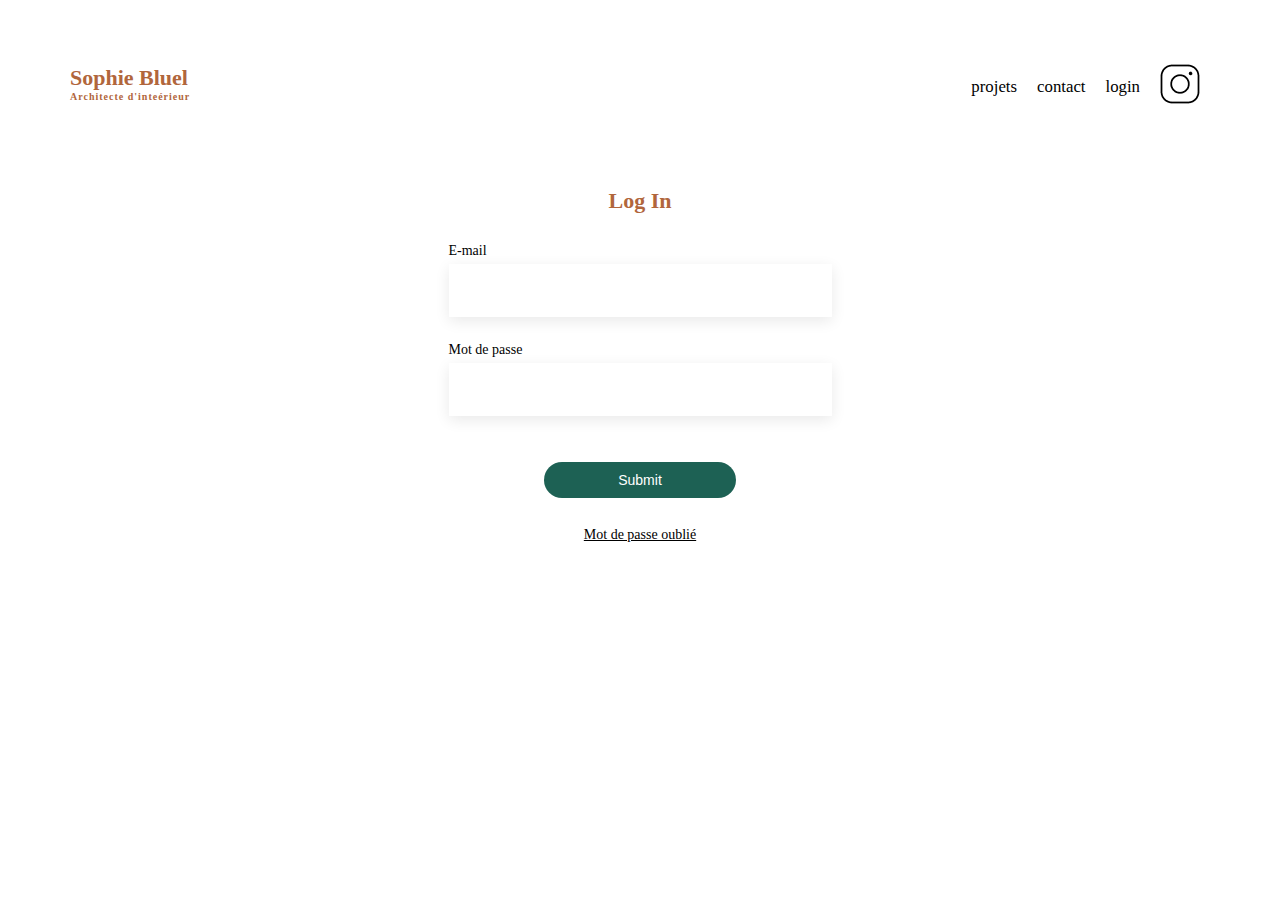
==== FrontEnd/pages/login.html @ ba7000d8 "first commit" ====
<!DOCTYPE html>
<html lang="en">
<head>
    <meta charset="UTF-8">
    <meta name="viewport" content="width=device-width, initial-scale=1.0">
    <link rel="stylesheet" href="../assets/login.css">
    <title>login</title>
</head>
<body>
    <header>
        <h1>Sophie Bluel <span>Architecte d'inteérieur</span></h1>
        <nav>
            <ul>
                <li><a href="../index.html">projets</a></li>
                <li><a href="#">contact</a></li>
                <li><a href="#">login</a></li>
                <li><img src="../assets/icons/instagram.png" alt="Instagram"></li>
            </ul>
        </nav>
    </header>
    <main>
        <div class="login-container">
            <h1>Log In</h1>
            <form method="get" class="form-login">
                <div class="input-block">
                    <label for="login-email">E-mail</label>
                    <input class="test" id="login-email" type="email" required>
                </div>
                <div class="input-block">
                    <label for="login-password">Mot de passe</label>
                    <input id="login-password" type="password" required>
                </div>
                <input type="submit" class="submitbtn">
            </form>
            <p class="message"><a href="#">Mot de passe oublié</a></p>
        </div>
    </main>

    <script src="./login.js"></script>
</body>
</html>
---- FrontEnd/assets/login.css ----
body {
	max-width: 1140px;
	margin:auto;
	font-family: 'Work Sans' ;
	font-size: 14px;
}
header {
	display: flex;
	justify-content: space-between;
	margin: 50px 0
}
section {
	margin: 50px 0
}
a {
	text-decoration: none;
	color: #000;
}
h1{
	display: flex;
	flex-direction: column;
	font-family: 'Syne';
	font-size: 22px;
	font-weight: 800;
	color: #B1663C
}

h1 > span {
	font-family: 'Work Sans';
	font-size:10px;
	letter-spacing: 0.1em;
}

h2{
	font-family: 'Syne';
	font-weight: 700;
	font-size: 30px;
	color: #1D6154
}
nav ul {
	display: flex;
	align-items: center;
	list-style-type: none;

}
nav li {
	padding: 0 10px;
	font-size: 1.2em;
}

li:hover {
	color: #B1663C;
}

/* Login form */

.login-container{
    display: flex;
    justify-content: center;
    align-items: center;
    flex-direction: column;
    gap: 15px;
}

form {
    display: flex;
    flex-direction: column;
    gap: 25px;
}

.input-block {
    display: flex;
    flex-direction: column;
    gap: 5px;
}

.input-block label {
    font-size: 14px;
}

.input-block input {
    min-width: 379px;
    height: 51px;
    background: #FFF;
    box-shadow: 0px 4px 14px 0px rgba(0, 0, 0, 0.09);
    border: none;
}

input[type="submit"] {
    margin-top: 21px;
    font-size: 14px;
    width: 50%;
    align-self: center;
    height: 36px;
    border-radius: 60px;
    border: none;
    background-color: #1D6154;
    color: #FFF;
	cursor: pointer;
}

.message {
    text-decoration: underline;
}
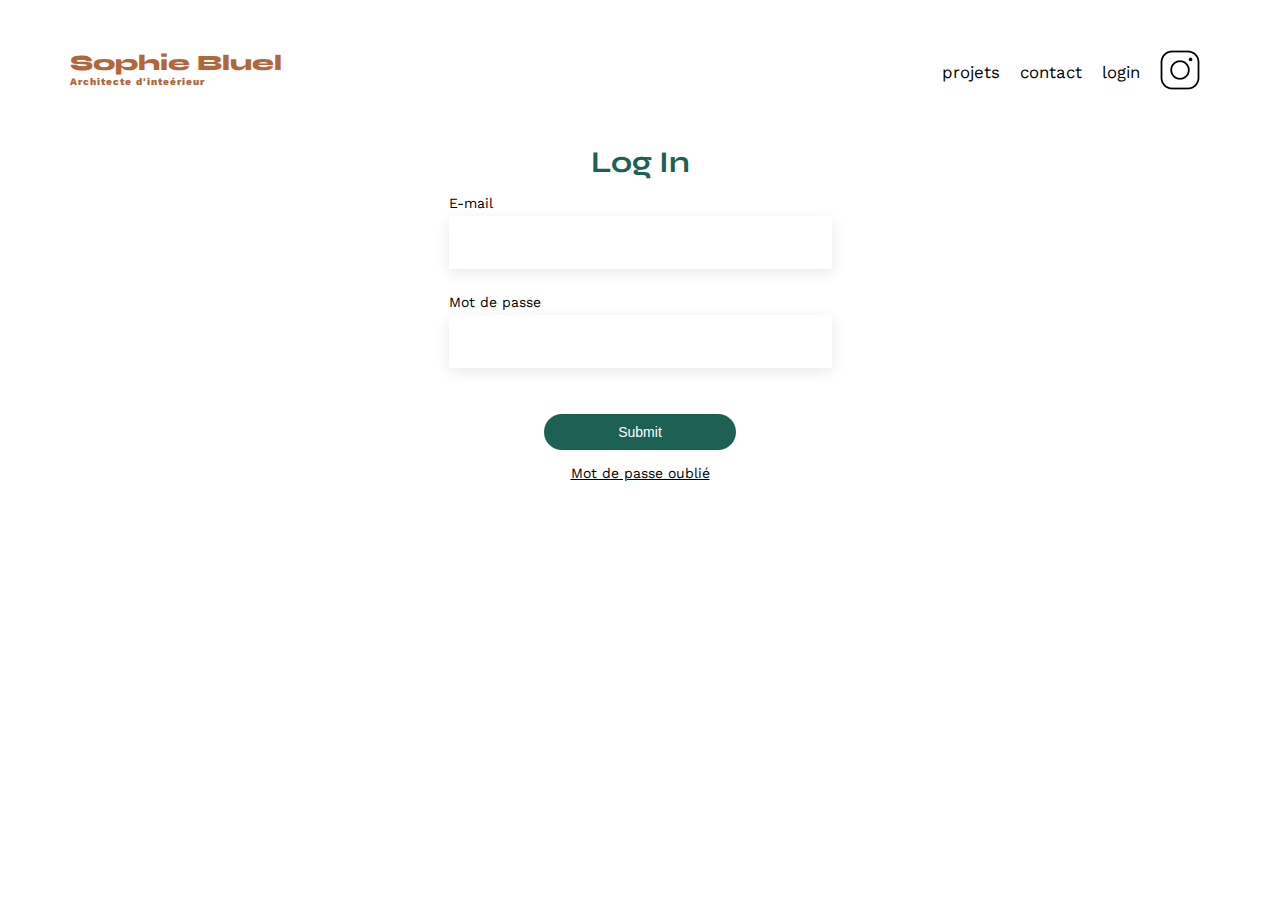
==== commit 5cf0d1f0: "version 0.9" ====
--- a/FrontEnd/pages/login.html
+++ b/FrontEnd/pages/login.html
@@ -4,6 +4,11 @@
     <meta charset="UTF-8">
     <meta name="viewport" content="width=device-width, initial-scale=1.0">
     <link rel="stylesheet" href="../assets/login.css">
+	<link rel="stylesheet" href="https://cdnjs.cloudflare.com/ajax/libs/font-awesome/6.4.2/css/all.min.css" integrity="sha512-z3gLpd7yknf1YoNbCzqRKc4qyor8gaKU1qmn+CShxbuBusANI9QpRohGBreCFkKxLhei6S9CQXFEbbKuqLg0DA==" crossorigin="anonymous" referrerpolicy="no-referrer" />
+	<link rel="preconnect" href="https://fonts.googleapis.com">
+	<link rel="preconnect" href="https://fonts.gstatic.com" crossorigin>
+	<link href="https://fonts.googleapis.com/css2?family=Syne:wght@700;800&family=Work+Sans&display=swap" rel="stylesheet">
+	<meta name="description" content="">
     <title>login</title>
 </head>
 <body>
@@ -20,7 +25,8 @@
     </header>
     <main>
         <div class="login-container">
-            <h1>Log In</h1>
+            <h2>Log In</h2>
+            <span class="bad-login">Compte inexistant</span>
             <form method="get" class="form-login">
                 <div class="input-block">
                     <label for="login-email">E-mail</label>
--- a/FrontEnd/assets/login.css
+++ b/FrontEnd/assets/login.css
@@ -1,3 +1,29 @@
+html, body, div, span, applet, object, iframe,
+h1, h2, h3, h4, h5, h6, p, blockquote, pre,
+a, abbr, acronym, address, big, cite, code,
+del, dfn, em, img, ins, kbd, q, s, samp,
+small, strike, strong, sub, sup, tt, var,
+b, u, i, center,
+dl, dt, dd, ol, ul, li,
+fieldset, form, label, legend,
+table, caption, tbody, tfoot, thead, tr, th, td,
+article, aside, canvas, details, embed,
+figure, figcaption, footer, header, hgroup,
+menu, nav, output, ruby, section, summary,
+time, mark, audio, video {
+	margin: 0;
+	padding: 0;
+	border: 0;
+	font-size: 100%;
+	font: inherit;
+	vertical-align: baseline;
+}
+/* HTML5 display-role reset for older browsers */
+article, aside, details, figcaption, figure,
+footer, header, hgroup, menu, nav, section {
+	display: block;
+}
+
 body {
 	max-width: 1140px;
 	margin:auto;
@@ -86,6 +112,16 @@
     border: none;
 }
 
+.bad-login {
+	display: none;
+	align-self: center;
+	color: #ff0000;
+}
+
+.invalid {
+	border-color: #ff0000;
+}
+
 input[type="submit"] {
     margin-top: 21px;
     font-size: 14px;
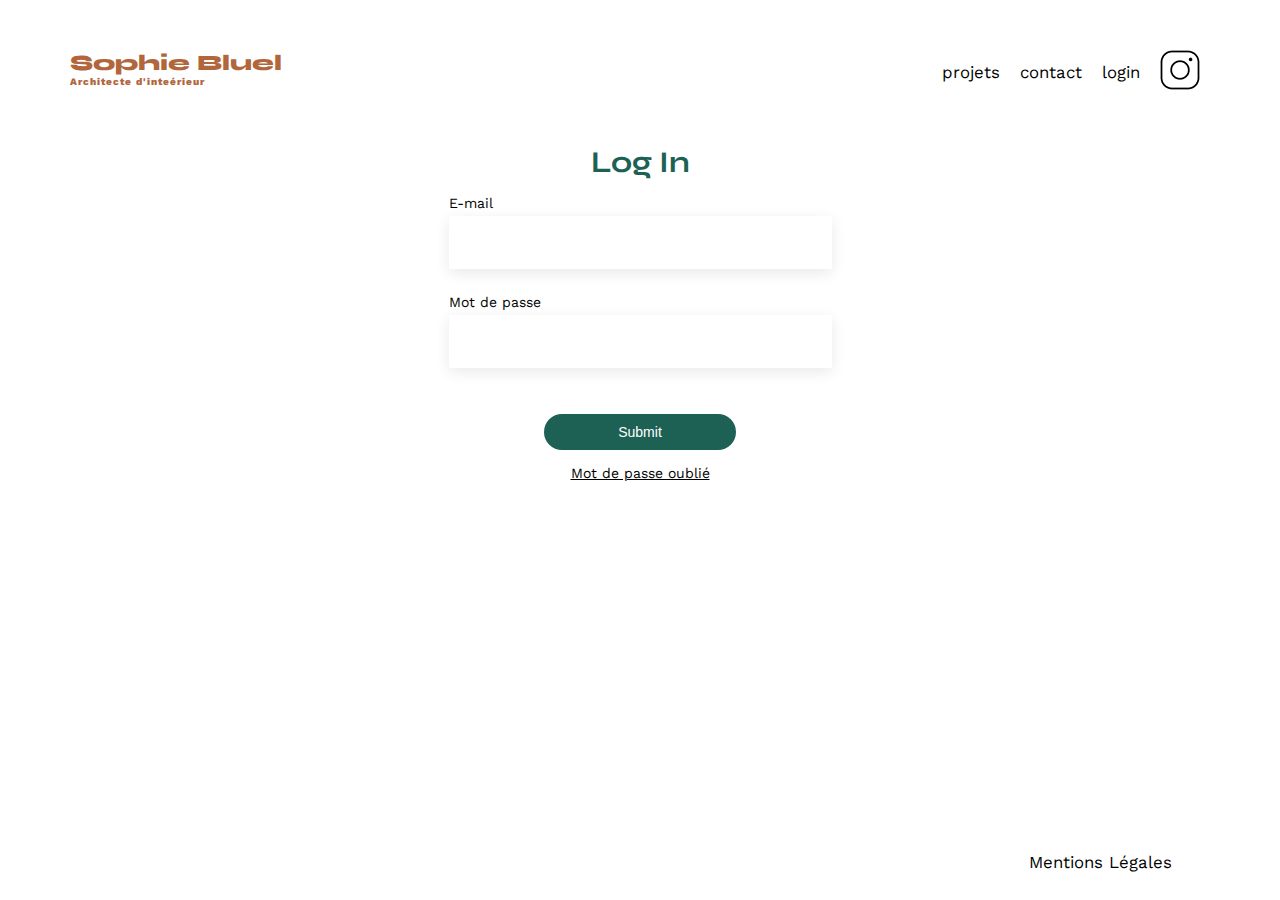
==== commit d377b2c9: "adjustement display" ====
--- a/FrontEnd/pages/login.html
+++ b/FrontEnd/pages/login.html
@@ -42,6 +42,14 @@
         </div>
     </main>
 
+    <footer>
+        <nav>
+          <ul>
+            <li>Mentions Légales</li>
+          </ul>
+        </nav>
+      </footer>
+
     <script src="./login.js"></script>
 </body>
 </html>--- a/FrontEnd/assets/login.css
+++ b/FrontEnd/assets/login.css
@@ -29,6 +29,8 @@
 	margin:auto;
 	font-family: 'Work Sans' ;
 	font-size: 14px;
+	height: calc(100vh - 50px);
+	position: relative;
 }
 header {
 	display: flex;
@@ -137,4 +139,11 @@
 
 .message {
     text-decoration: underline;
-}+}
+
+footer nav ul {
+	position: absolute;
+	bottom: 0;
+	right: 0;
+	margin: 2em
+}
